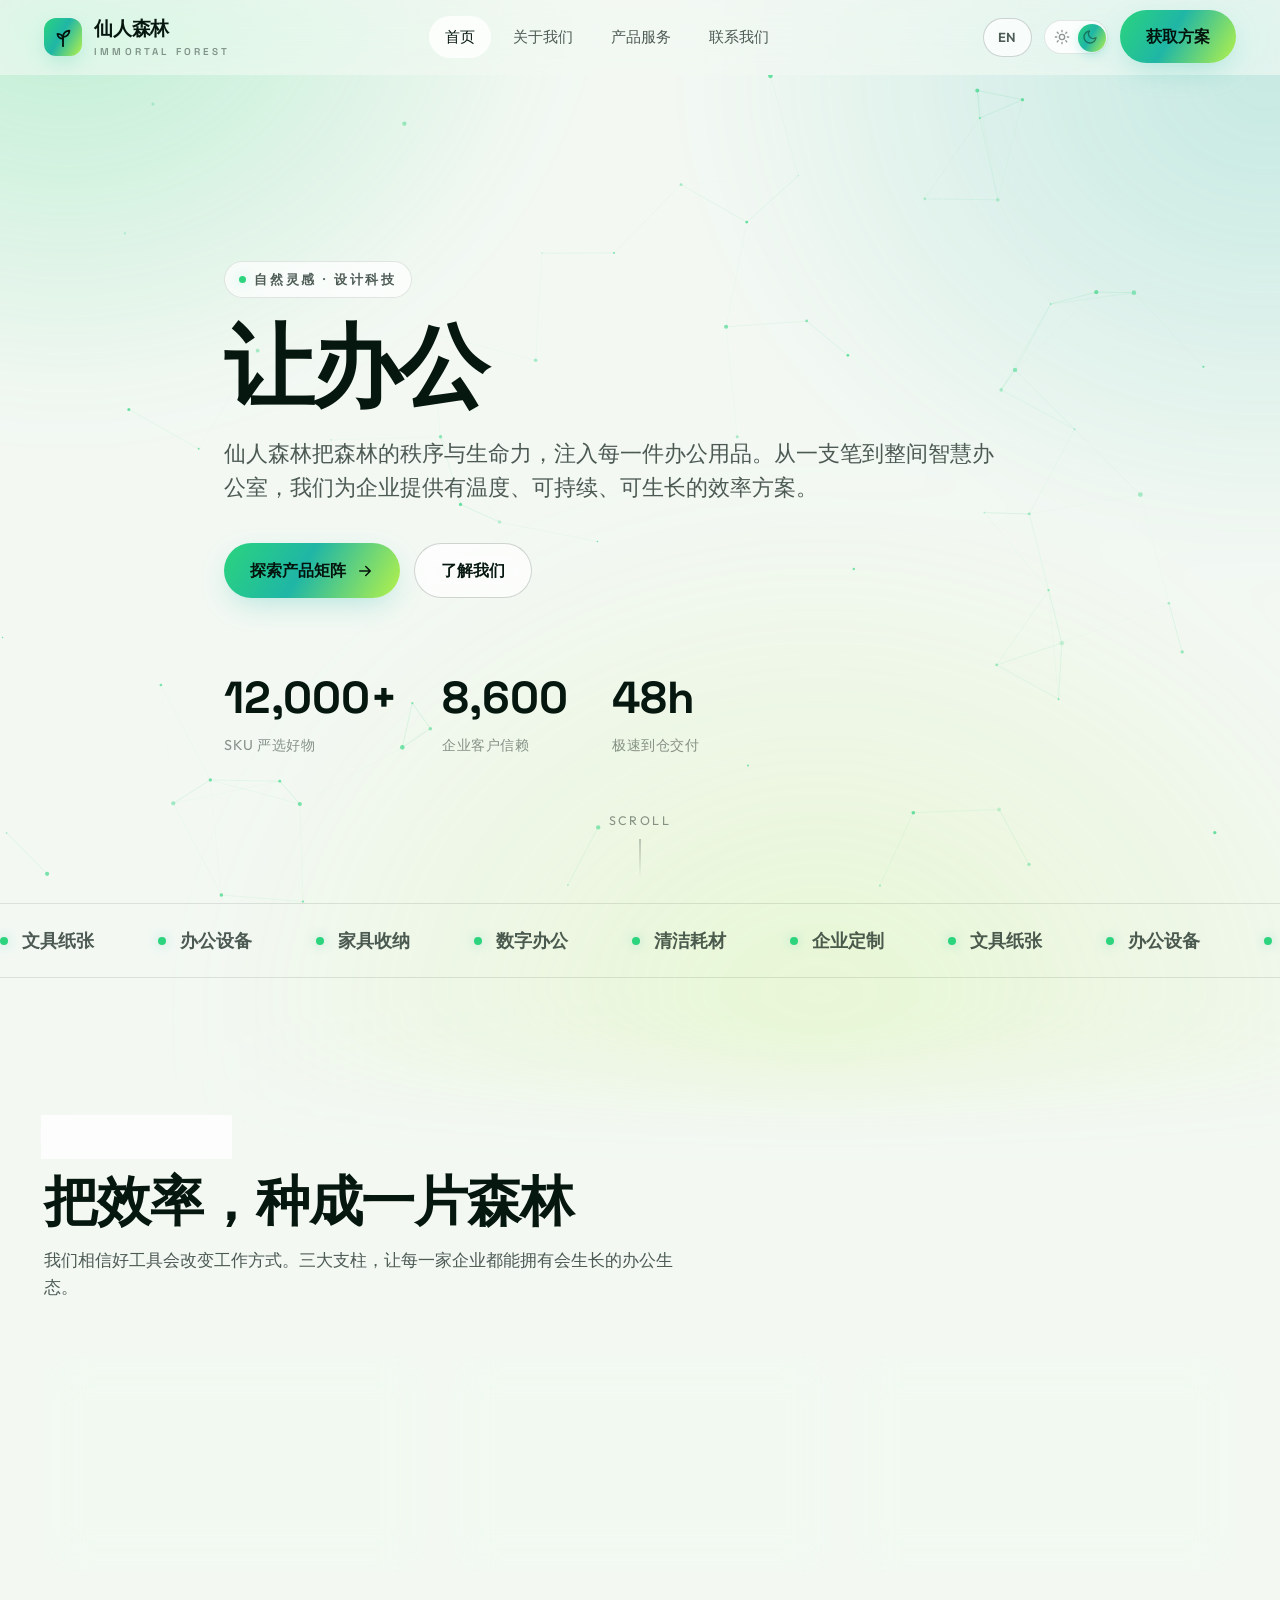
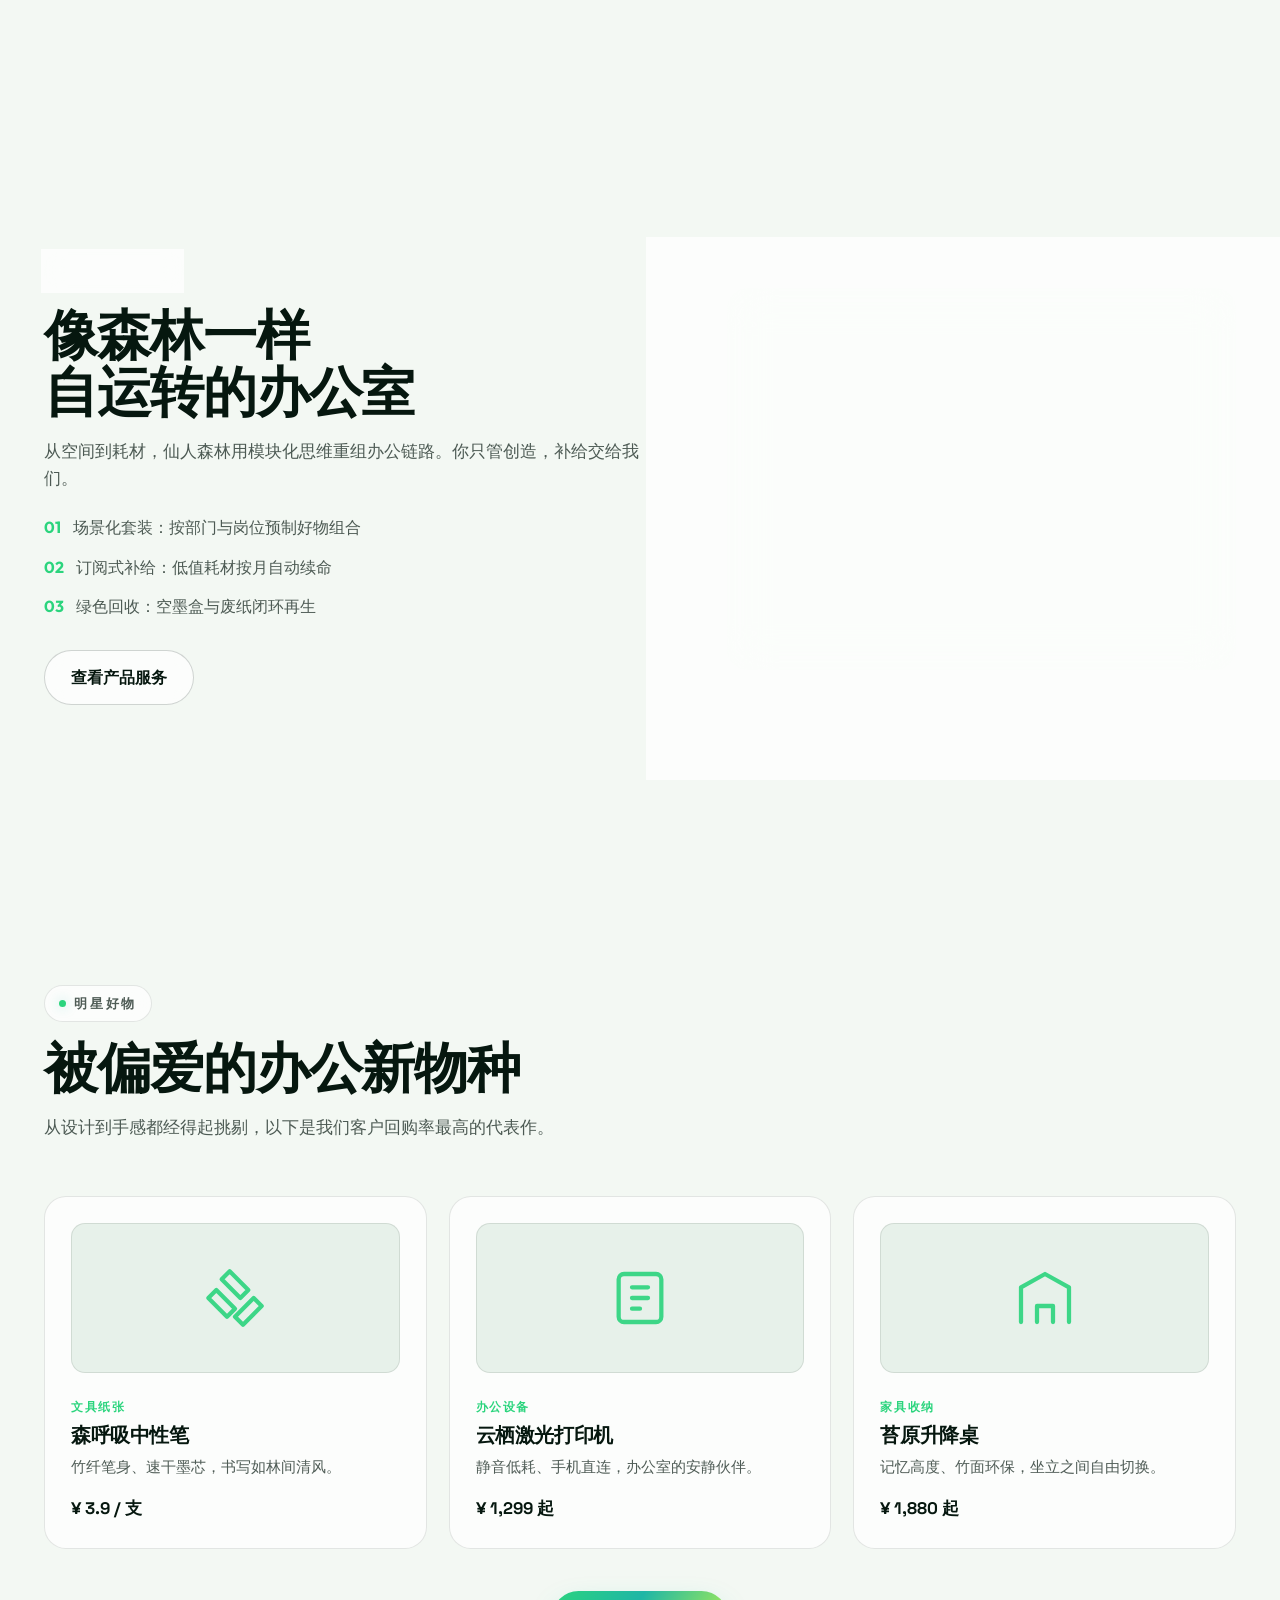
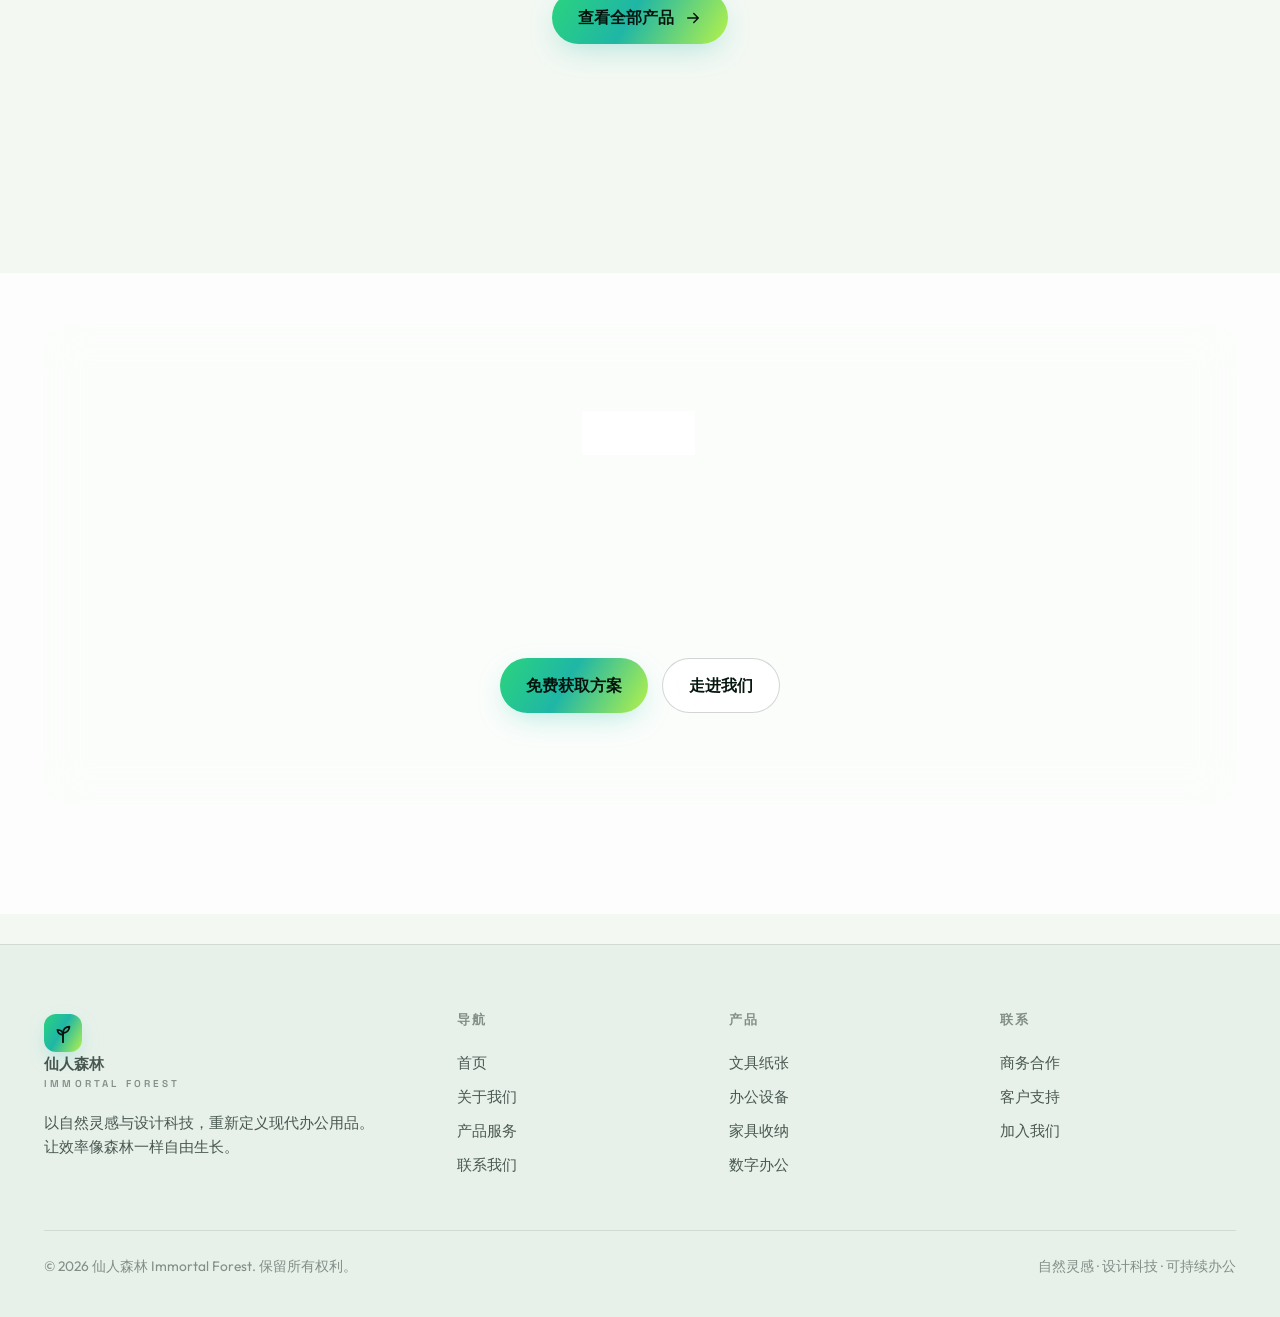
==== index.html @ d908c2bb "Initial: bilingual export site + Decap CMS" ====
<!DOCTYPE html>
<html lang="zh-CN" data-theme="dark">
<head>
  <meta charset="UTF-8" />
  <meta name="viewport" content="width=device-width, initial-scale=1.0" />
  <title>仙人森林 · 办公用品新物种 | Immortal Forest</title>
  <meta name="description" content="仙人森林 Immortal Forest —— 以自然灵感与设计科技，重新定义现代办公用品。文具、设备、家具、数字办公一站式解决方案。" />
  <link rel="preconnect" href="https://fonts.googleapis.com" />
  <link rel="preconnect" href="https://fonts.gstatic.com" crossorigin />
  <link href="https://fonts.googleapis.com/css2?family=Outfit:wght@400;500;600;700&family=Space+Grotesk:wght@500;600;700&display=swap" rel="stylesheet" />
  <link rel="stylesheet" href="assets/css/styles.css" />
</head>
<body data-page="home">

  <!-- NAV -->
  <header class="nav">
    <div class="container nav-inner">
      <a href="index.html" class="brand">
        <span class="brand-mark">
          <svg viewBox="0 0 24 24" fill="none" stroke="currentColor" stroke-width="2" stroke-linecap="round" stroke-linejoin="round"><path d="M12 22V12"/><path d="M12 12c0-4 3-7 7-7 0 4-3 7-7 7Z"/><path d="M12 14c0-3-2.5-5.5-6-5.5 0 3 2.5 5.5 6 5.5Z"/></svg>
        </span>
        <span>仙人森林<small>Immortal Forest</small></span>
      </a>
      <nav class="nav-links">
        <a href="index.html" data-page="home">首页</a>
        <a href="about.html" data-page="about">关于我们</a>
        <a href="products.html" data-page="products">产品服务</a>
        <a href="contact.html" data-page="contact">联系我们</a>
      </nav>
      <div class="nav-actions">
        <a href="en/index.html" class="lang-switch" data-magnetic>EN</a>
        <button class="theme-toggle" aria-label="切换主题">
          <svg class="ico sun" viewBox="0 0 24 24" fill="none" stroke="currentColor" stroke-width="2" stroke-linecap="round"><circle cx="12" cy="12" r="4"/><path d="M12 2v2M12 20v2M4.9 4.9l1.4 1.4M17.7 17.7l1.4 1.4M2 12h2M20 12h2M4.9 19.1l1.4-1.4M17.7 6.3l1.4-1.4"/></svg>
          <svg class="ico moon" viewBox="0 0 24 24" fill="none" stroke="currentColor" stroke-width="2" stroke-linecap="round" stroke-linejoin="round"><path d="M21 12.8A9 9 0 1 1 11.2 3a7 7 0 0 0 9.8 9.8Z"/></svg>
          <span class="knob"></span>
        </button>
        <a href="contact.html" class="btn btn-primary" data-magnetic>获取方案</a>
        <button class="nav-burger" aria-label="菜单"><svg viewBox="0 0 24 24" fill="none" stroke="currentColor" stroke-width="2" stroke-linecap="round"><path d="M4 7h16M4 12h16M4 17h16"/></svg></button>
      </div>
    </div>
  </header>

  <!-- HERO -->
  <section class="hero">
    <canvas id="hero-canvas"></canvas>
    <div class="container hero-inner">
      <span class="eyebrow reveal">自然灵感 · 设计科技</span>
      <h1 class="reveal" data-delay="1">让办公<span class="grad" data-rotate='["回归自然","高效生长","自由呼吸"]'>回归自然</span></h1>
      <p class="lead reveal" data-delay="2">仙人森林把森林的秩序与生命力，注入每一件办公用品。从一支笔到整间智慧办公室，我们为企业提供有温度、可持续、可生长的效率方案。</p>
      <div class="hero-cta reveal" data-delay="3">
        <a href="products.html" class="btn btn-primary" data-magnetic>探索产品矩阵
          <svg viewBox="0 0 24 24" fill="none" stroke="currentColor" stroke-width="2" stroke-linecap="round" stroke-linejoin="round"><path d="M5 12h14M13 6l6 6-6 6"/></svg>
        </a>
        <a href="about.html" class="btn btn-ghost" data-magnetic>了解我们</a>
      </div>
      <div class="hero-stats reveal" data-delay="4">
        <div class="stat"><div class="num">12,000+</div><div class="lbl">SKU 严选好物</div></div>
        <div class="stat"><div class="num">8,600</div><div class="lbl">企业客户信赖</div></div>
        <div class="stat"><div class="num">48h</div><div class="lbl">极速到仓交付</div></div>
      </div>
    </div>
    <div class="scroll-hint"><span>SCROLL</span><span class="line"></span></div>
  </section>

  <!-- MARQUEE -->
  <div class="marquee" aria-hidden="true">
    <div class="marquee-track">
      <span>文具纸张</span><span>办公设备</span><span>家具收纳</span><span>数字办公</span><span>清洁耗材</span><span>企业定制</span>
      <span>文具纸张</span><span>办公设备</span><span>家具收纳</span><span>数字办公</span><span>清洁耗材</span><span>企业定制</span>
    </div>
  </div>

  <!-- VALUE -->
  <section class="section">
    <div class="container">
      <div class="section-head reveal">
        <span class="eyebrow">为什么选择仙人森林</span>
        <h2 class="section-title">把效率，种成一片森林</h2>
        <p class="section-sub">我们相信好工具会改变工作方式。三大支柱，让每一家企业都能拥有会生长的办公生态。</p>
      </div>
      <div class="grid-3">
        <article class="feature glass reveal">
          <div class="ic"><svg viewBox="0 0 24 24" fill="none" stroke="currentColor" stroke-width="2" stroke-linecap="round" stroke-linejoin="round"><path d="M12 2 4 7v10l8 5 8-5V7Z"/><path d="m9 12 2 2 4-4"/></svg></div>
          <h3>严选品质</h3>
          <p>每件商品经 6 道品控，FSC 可持续认证优先，让好物经得起日复一日的使用。</p>
        </article>
        <article class="feature glass reveal" data-delay="1">
          <div class="ic"><svg viewBox="0 0 24 24" fill="none" stroke="currentColor" stroke-width="2" stroke-linecap="round" stroke-linejoin="round"><path d="M13 2 3 14h7l-1 8 10-12h-7Z"/></svg></div>
          <h3>极速交付</h3>
          <p>全国 26 仓智能调度，核心城市 48 小时到仓，一键补货让断档成为过去式。</p>
        </article>
        <article class="feature glass reveal" data-delay="2">
          <div class="ic"><svg viewBox="0 0 24 24" fill="none" stroke="currentColor" stroke-width="2" stroke-linecap="round" stroke-linejoin="round"><path d="M3 3v18h18"/><path d="m7 14 4-4 3 3 5-6"/></svg></div>
          <h3>数据洞察</h3>
          <p>企业采购后台实时看板，用量预测与预算管控，让每一次采购都更聪明。</p>
        </article>
      </div>
    </div>
  </section>

  <!-- SPLIT -->
  <section class="section">
    <div class="container split">
      <div class="reveal">
        <span class="eyebrow">我们的方法论</span>
        <h2 class="section-title">像森林一样<br/>自运转的办公室</h2>
        <p class="section-sub">从空间到耗材，仙人森林用模块化思维重组办公链路。你只管创造，补给交给我们。</p>
        <ul style="margin-top:24px; display:grid; gap:14px;">
          <li style="display:flex; gap:12px; align-items:flex-start;"><span style="color:var(--emerald); font-weight:700;">01</span><span style="color:var(--text-soft)">场景化套装：按部门与岗位预制好物组合</span></li>
          <li style="display:flex; gap:12px; align-items:flex-start;"><span style="color:var(--emerald); font-weight:700;">02</span><span style="color:var(--text-soft)">订阅式补给：低值耗材按月自动续命</span></li>
          <li style="display:flex; gap:12px; align-items:flex-start;"><span style="color:var(--emerald); font-weight:700;">03</span><span style="color:var(--text-soft)">绿色回收：空墨盒与废纸闭环再生</span></li>
        </ul>
        <a href="products.html" class="btn btn-ghost" data-magnetic style="margin-top:30px;">查看产品服务</a>
      </div>
      <div class="visual-card glass reveal" data-delay="1">
        <span class="ring" style="width:78%; height:78%;"></span>
        <span class="ring" style="width:54%; height:54%;"></span>
        <span class="ring" style="width:30%; height:30%;"></span>
        <span class="orbit" style="width:18px; height:18px; top:11%; left:50%; animation: orbitSpin 9s linear infinite;"></span>
        <span class="orbit" style="width:12px; height:12px; top:50%; left:11%; animation: orbitSpin2 14s linear infinite;"></span>
        <span style="font-family:var(--font-display); font-weight:700; font-size:1.4rem; z-index:2;">生态 · 生长 · 循环</span>
      </div>
    </div>
    <style>@keyframes orbitSpin{to{transform:rotate(360deg) translateX(120px) rotate(-360deg)}}@keyframes orbitSpin2{to{transform:rotate(360deg) translateY(90px) rotate(-360deg)}}</style>
  </section>

  <!-- FEATURED PRODUCTS -->
  <section class="section">
    <div class="container">
      <div class="section-head reveal">
        <span class="eyebrow">明星好物</span>
        <h2 class="section-title">被偏爱的办公新物种</h2>
        <p class="section-sub">从设计到手感都经得起挑剔，以下是我们客户回购率最高的代表作。</p>
      </div>
      <div class="prod-grid">
        <article class="prod spotlight reveal">
          <div class="thumb"><svg viewBox="0 0 24 24" fill="none" stroke="currentColor" stroke-width="1.6" stroke-linecap="round" stroke-linejoin="round"><path d="M12 19l7-7 3 3-7 7-3-3Z"/><path d="m2 12 3-3 7 7-3 3-7-7Z"/><path d="m7 5 3-3 7 7-3 3-7-7Z"/></svg></div>
          <span class="tag">文具纸张</span>
          <h3>森呼吸中性笔</h3>
          <p>竹纤笔身、速干墨芯，书写如林间清风。</p>
          <div class="price">¥ 3.9 / 支</div>
        </article>
        <article class="prod spotlight reveal" data-delay="1">
          <div class="thumb"><svg viewBox="0 0 24 24" fill="none" stroke="currentColor" stroke-width="1.6" stroke-linecap="round" stroke-linejoin="round"><rect x="4" y="3" width="16" height="18" rx="2"/><path d="M9 8h6M9 12h6M9 16h3"/></svg></div>
          <span class="tag">办公设备</span>
          <h3>云栖激光打印机</h3>
          <p>静音低耗、手机直连，办公室的安静伙伴。</p>
          <div class="price">¥ 1,299 起</div>
        </article>
        <article class="prod spotlight reveal" data-delay="2">
          <div class="thumb"><svg viewBox="0 0 24 24" fill="none" stroke="currentColor" stroke-width="1.6" stroke-linecap="round" stroke-linejoin="round"><path d="M3 21V8l9-5 9 5v13"/><path d="M9 21v-6h6v6"/></svg></div>
          <span class="tag">家具收纳</span>
          <h3>苔原升降桌</h3>
          <p>记忆高度、竹面环保，坐立之间自由切换。</p>
          <div class="price">¥ 1,880 起</div>
        </article>
      </div>
      <div style="text-align:center; margin-top:42px;" class="reveal">
        <a href="products.html" class="btn btn-primary" data-magnetic>查看全部产品
          <svg viewBox="0 0 24 24" fill="none" stroke="currentColor" stroke-width="2" stroke-linecap="round" stroke-linejoin="round"><path d="M5 12h14M13 6l6 6-6 6"/></svg>
        </a>
      </div>
    </div>
  </section>

  <!-- CTA BAND -->
  <section class="section">
    <div class="container">
      <div class="cta-band glass reveal">
        <span class="eyebrow">开启合作</span>
        <h2>让仙人森林，<br/>长进你的办公室</h2>
        <p>告诉我们团队规模与场景，专属顾问将在 1 个工作日内，为你定制一份可落地的办公补给方案。</p>
        <div class="btn-row">
          <a href="contact.html" class="btn btn-primary" data-magnetic>免费获取方案</a>
          <a href="about.html" class="btn btn-ghost" data-magnetic>走进我们</a>
        </div>
      </div>
    </div>
  </section>

  <!-- FOOTER -->
  <footer class="footer">
    <div class="container">
      <div class="footer-grid">
        <div>
          <a href="index.html" class="brand">
            <span class="brand-mark"><svg viewBox="0 0 24 24" fill="none" stroke="currentColor" stroke-width="2" stroke-linecap="round" stroke-linejoin="round"><path d="M12 22V12"/><path d="M12 12c0-4 3-7 7-7 0 4-3 7-7 7Z"/><path d="M12 14c0-3-2.5-5.5-6-5.5 0 3 2.5 5.5 6 5.5Z"/></svg></span>
            <span>仙人森林<small>Immortal Forest</small></span>
          </a>
          <p class="desc">以自然灵感与设计科技，重新定义现代办公用品。让效率像森林一样自由生长。</p>
        </div>
        <div>
          <h5>导航</h5>
          <a href="index.html">首页</a><a href="about.html">关于我们</a><a href="products.html">产品服务</a><a href="contact.html">联系我们</a>
        </div>
        <div>
          <h5>产品</h5>
          <a href="products.html">文具纸张</a><a href="products.html">办公设备</a><a href="products.html">家具收纳</a><a href="products.html">数字办公</a>
        </div>
        <div>
          <h5>联系</h5>
          <a href="contact.html">商务合作</a><a href="contact.html">客户支持</a><a href="contact.html">加入我们</a>
        </div>
      </div>
      <div class="footer-bottom">
        <span>© 2026 仙人森林 Immortal Forest. 保留所有权利。</span>
        <span>自然灵感 · 设计科技 · 可持续办公</span>
      </div>
    </div>
  </footer>

  <script src="assets/js/main.js"></script>
</body>
</html>
---- assets/css/styles.css ----
/* =========================================================
   仙人森林 · IMMORTAL FOREST
   Premium corporate site — design system
   ========================================================= */

/* ---------- Reset ---------- */
*, *::before, *::after { box-sizing: border-box; margin: 0; padding: 0; }
html { -webkit-text-size-adjust: 100%; scroll-behavior: smooth; }
@media (prefers-reduced-motion: reduce) {
  html { scroll-behavior: auto; }
  *, *::before, *::after { animation-duration: .001ms !important; animation-iteration-count: 1 !important; transition-duration: .001ms !important; }
}

/* ---------- Theme tokens ---------- */
:root {
  --font-display: "Space Grotesk", "Outfit", system-ui, -apple-system, "Segoe UI", "PingFang SC", "Microsoft YaHei", sans-serif;
  --font-body: "Outfit", system-ui, -apple-system, "Segoe UI", "PingFang SC", "Microsoft YaHei", sans-serif;

  --maxw: 1240px;
  --radius: 22px;
  --radius-sm: 14px;
  --ease: cubic-bezier(0.16, 1, 0.3, 1);

  /* brand accents (shared) */
  --emerald: #2bd47d;
  --emerald-bright: #4dffa6;
  --teal: #1fb6a6;
  --lime: #b6f24a;
  --accent-grad: linear-gradient(120deg, #2bd47d 0%, #1fb6a6 45%, #b6f24a 100%);
}

/* DARK (default) — forest night */
html[data-theme="dark"] {
  --bg: #04100b;
  --bg-2: #071a12;
  --surface: rgba(255,255,255,0.04);
  --surface-2: rgba(255,255,255,0.06);
  --border: rgba(255,255,255,0.10);
  --border-strong: rgba(255,255,255,0.18);
  --text: #eafff4;
  --text-soft: rgba(234,255,244,0.72);
  --text-dim: rgba(234,255,244,0.45);
  --glow: rgba(43,212,125,0.45);
  --aurora-1: rgba(43,212,125,0.22);
  --aurora-2: rgba(31,182,166,0.18);
  --aurora-3: rgba(182,242,74,0.12);
  --nav-bg: rgba(4,16,11,0.55);
  --shadow: 0 30px 80px -20px rgba(0,0,0,0.7);
  color-scheme: dark;
}

/* LIGHT — paper & moss */
html[data-theme="light"] {
  --bg: #f3f8f3;
  --bg-2: #e7f1ea;
  --surface: rgba(255,255,255,0.7);
  --surface-2: rgba(255,255,255,0.85);
  --border: rgba(7,26,18,0.10);
  --border-strong: rgba(7,26,18,0.18);
  --text: #06170f;
  --text-soft: rgba(6,23,15,0.70);
  --text-dim: rgba(6,23,15,0.45);
  --glow: rgba(31,182,166,0.35);
  --aurora-1: rgba(43,212,125,0.28);
  --aurora-2: rgba(31,182,166,0.22);
  --aurora-3: rgba(182,242,74,0.18);
  --nav-bg: rgba(243,248,243,0.65);
  --shadow: 0 30px 70px -25px rgba(7,26,18,0.25);
  color-scheme: light;
}

body {
  font-family: var(--font-body);
  background: var(--bg);
  color: var(--text);
  line-height: 1.6;
  overflow-x: hidden;
  transition: background .5s var(--ease), color .5s var(--ease);
  -webkit-font-smoothing: antialiased;
}

/* ambient aurora backdrop */
body::before {
  content: "";
  position: fixed;
  inset: -20%;
  z-index: -2;
  background:
    radial-gradient(40% 50% at 18% 12%, var(--aurora-1), transparent 70%),
    radial-gradient(45% 55% at 85% 20%, var(--aurora-2), transparent 70%),
    radial-gradient(50% 60% at 60% 95%, var(--aurora-3), transparent 70%);
  filter: blur(40px);
  animation: auroraDrift 22s var(--ease) infinite alternate;
  pointer-events: none;
}
@keyframes auroraDrift {
  0%   { transform: translate3d(0,0,0) scale(1); }
  100% { transform: translate3d(-4%, 3%, 0) scale(1.12); }
}

a { color: inherit; text-decoration: none; }
img, svg, canvas { display: block; max-width: 100%; }
button { font: inherit; cursor: pointer; border: none; background: none; color: inherit; }
ul { list-style: none; }

/* ---------- Layout ---------- */
.container { width: 100%; max-width: var(--maxw); margin-inline: auto; padding-inline: 24px; }
.section { position: relative; padding: clamp(72px, 11vw, 140px) 0; }
.section-head { max-width: 720px; margin-bottom: 56px; }
.eyebrow {
  display: inline-flex; align-items: center; gap: 8px;
  font-size: .8rem; letter-spacing: .22em; text-transform: uppercase;
  color: var(--text-soft); font-weight: 600;
  padding: 7px 14px; border: 1px solid var(--border); border-radius: 100px;
  background: var(--surface); backdrop-filter: blur(10px);
}
.eyebrow::before { content:""; width:7px; height:7px; border-radius:50%; background: var(--emerald); box-shadow: 0 0 12px var(--glow); }
h1, h2, h3, h4 { font-family: var(--font-display); font-weight: 700; line-height: 1.05; letter-spacing: -0.02em; }
.section-title { font-size: clamp(2rem, 5vw, 3.4rem); margin: 18px 0 16px; }
.section-sub { color: var(--text-soft); font-size: 1.06rem; max-width: 60ch; }

/* ---------- Buttons ---------- */
.btn {
  position: relative; display: inline-flex; align-items: center; gap: 10px;
  padding: 14px 26px; border-radius: 100px; font-weight: 600; font-size: .98rem;
  transition: transform .35s var(--ease), box-shadow .35s var(--ease), background .35s var(--ease);
  will-change: transform;
}
.btn svg { width: 18px; height: 18px; }
.btn-primary {
  background: var(--accent-grad); color: #04130c;
  box-shadow: 0 10px 30px -8px var(--glow);
}
.btn-primary:hover { box-shadow: 0 16px 44px -8px var(--glow); }
.btn-ghost { border: 1px solid var(--border-strong); background: var(--surface); color: var(--text); backdrop-filter: blur(10px); }
.btn-ghost:hover { border-color: var(--emerald); }

/* ---------- Glass card ---------- */
.glass {
  background: var(--surface);
  border: 1px solid var(--border);
  border-radius: var(--radius);
  backdrop-filter: blur(22px) saturate(160%);
  box-shadow: var(--shadow), inset 0 1px 0 rgba(255,255,255,0.08);
}

/* ---------- Nav ---------- */
.nav {
  position: sticky; top: 0; z-index: 50;
  background: var(--nav-bg);
  backdrop-filter: blur(18px) saturate(160%);
  border-bottom: 1px solid transparent;
  transition: border-color .4s var(--ease), background .4s var(--ease);
}
.nav.scrolled { border-bottom-color: var(--border); }
.nav-inner { display: flex; align-items: center; justify-content: space-between; height: 74px; }
.brand { display: flex; align-items: center; gap: 12px; font-family: var(--font-display); font-weight: 700; font-size: 1.18rem; letter-spacing: -0.01em; }
.brand-mark {
  width: 38px; height: 38px; border-radius: 12px; flex: none;
  background: var(--accent-grad); display: grid; place-items: center;
  box-shadow: 0 8px 22px -6px var(--glow);
}
.brand-mark svg { width: 22px; height: 22px; color: #04130c; }
.brand small { display:block; font-size:.62rem; letter-spacing:.32em; color: var(--text-dim); font-weight:600; text-transform:uppercase; }

.nav-links { display: flex; align-items: center; gap: 6px; }
.nav-links a {
  padding: 9px 16px; border-radius: 100px; font-size: .95rem; font-weight: 500; color: var(--text-soft);
  transition: color .3s, background .3s;
}
.nav-links a:hover { color: var(--text); background: var(--surface); }
.nav-links a.active { color: var(--text); background: var(--surface-2); }

.nav-actions { display: flex; align-items: center; gap: 12px; }

/* language switch */
.lang-switch {
  display: inline-flex; align-items: center; padding: 8px 14px; border-radius: 100px;
  border: 1px solid var(--border-strong); background: var(--surface); color: var(--text-soft);
  font-weight: 600; font-size: .82rem; letter-spacing: .04em;
  transition: color .3s var(--ease), border-color .3s var(--ease);
}
.lang-switch:hover { color: var(--text); border-color: var(--emerald); }

/* product export spec line */
.prod .spec { margin-top: 10px; font-size: .82rem; color: var(--text-dim); line-height: 1.5; }
.prod .spec b { color: var(--emerald); font-weight: 600; }

/* contact channels (WhatsApp / Messenger) */
.chan-row { display: flex; flex-wrap: wrap; gap: 12px; margin-bottom: 10px; }
.chan {
  display: inline-flex; align-items: center; gap: 9px; padding: 12px 18px; border-radius: 100px;
  border: 1px solid var(--border-strong); background: var(--surface); color: var(--text);
  font-weight: 600; font-size: .92rem; transition: border-color .3s var(--ease), transform .3s var(--ease);
}
.chan:hover { border-color: var(--emerald); }
.chan svg { width: 20px; height: 20px; color: var(--emerald); }

/* theme toggle */
.theme-toggle {
  position: relative; width: 64px; height: 34px; border-radius: 100px;
  background: var(--surface-2); border: 1px solid var(--border); padding: 4px;
  display: flex; align-items: center; justify-content: space-between;
}
.theme-toggle .knob {
  position: absolute; top: 3px; left: 3px; width: 28px; height: 28px; border-radius: 50%;
  background: var(--accent-grad); transition: transform .4s var(--ease);
  box-shadow: 0 4px 12px -2px var(--glow);
}
html[data-theme="light"] .theme-toggle .knob { transform: translateX(30px); }
.theme-toggle .ico { width: 16px; height: 16px; color: var(--text-dim); z-index:1; }
.theme-toggle .ico.sun { margin-left: 5px; }
.theme-toggle .ico.moon { margin-right: 5px; }

.nav-burger { display: none; width: 44px; height: 44px; border-radius: 12px; border: 1px solid var(--border); background: var(--surface); place-items: center; }
.nav-burger svg { width: 22px; height: 22px; }

/* ---------- Hero ---------- */
.hero { position: relative; min-height: 92vh; display: flex; align-items: center; padding-top: 40px; overflow: hidden; }
#hero-canvas { position: absolute; inset: 0; z-index: 0; width: 100%; height: 100%; }
.hero-inner { position: relative; z-index: 2; max-width: 880px; }
.hero h1 {
  font-size: clamp(2.7rem, 7vw, 5.6rem); letter-spacing: -0.03em; margin: 22px 0 22px;
}
.hero h1 .grad {
  background: var(--accent-grad); -webkit-background-clip: text; background-clip: text; color: transparent;
}
.hero p.lead { font-size: clamp(1.05rem, 2vw, 1.35rem); color: var(--text-soft); max-width: 56ch; }
.hero-cta { display: flex; flex-wrap: wrap; gap: 14px; margin-top: 38px; }
.hero-stats { display: flex; gap: 44px; margin-top: 64px; flex-wrap: wrap; }
.hero-stats .stat .num { font-family: var(--font-display); font-size: clamp(1.8rem,4vw,2.8rem); font-weight: 700; }
.hero-stats .stat .lbl { color: var(--text-dim); font-size: .9rem; letter-spacing: .04em; }
.scroll-hint { position:absolute; bottom: 26px; left: 50%; transform: translateX(-50%); z-index:2; color: var(--text-dim); font-size:.78rem; letter-spacing:.2em; text-transform:uppercase; display:flex; flex-direction:column; align-items:center; gap:8px;}
.scroll-hint .line { width:1px; height:38px; background: linear-gradient(var(--text-dim), transparent); animation: scrollPulse 2s var(--ease) infinite; }
@keyframes scrollPulse { 0%,100%{opacity:.3; transform:scaleY(.6)} 50%{opacity:1; transform:scaleY(1)} }

/* marquee */
.marquee { border-block: 1px solid var(--border); padding: 22px 0; overflow: hidden; }
.marquee-track { display: flex; gap: 64px; width: max-content; animation: marquee 28s linear infinite; }
.marquee-track span { font-family: var(--font-display); font-size: 1.15rem; font-weight:600; color: var(--text-soft); display:flex; align-items:center; gap:14px; white-space:nowrap;}
.marquee-track span::before{ content:""; width:8px; height:8px; border-radius:50%; background:var(--emerald); box-shadow:0 0 12px var(--glow);}
@keyframes marquee { to { transform: translateX(-50%); } }

/* ---------- Feature grid ---------- */
.grid-3 { display: grid; grid-template-columns: repeat(3, 1fr); gap: 22px; }
.grid-2 { display: grid; grid-template-columns: repeat(2, 1fr); gap: 22px; }
.feature {
  padding: 30px; position: relative; overflow: hidden;
  transition: transform .5s var(--ease), border-color .5s var(--ease);
}
.feature::after {
  content:""; position:absolute; inset:0; border-radius:inherit; padding:1px;
  background: linear-gradient(140deg, var(--emerald), transparent 40%);
  -webkit-mask: linear-gradient(#000 0 0) content-box, linear-gradient(#000 0 0);
  -webkit-mask-composite: xor; mask-composite: exclude; opacity:0; transition:opacity .5s var(--ease);
}
.feature:hover { transform: translateY(-6px); }
.feature:hover::after { opacity: 1; }
.feature .ic {
  width: 52px; height: 52px; border-radius: 14px; display: grid; place-items: center;
  background: var(--surface-2); border: 1px solid var(--border); margin-bottom: 20px; color: var(--emerald);
}
.feature .ic svg { width: 26px; height: 26px; }
.feature h3 { font-size: 1.3rem; margin-bottom: 10px; }
.feature p { color: var(--text-soft); font-size: .98rem; }

/* ---------- Split feature ---------- */
.split { display: grid; grid-template-columns: 1.1fr .9fr; gap: 60px; align-items: center; }
.split.reverse { direction: rtl; } .split.reverse > * { direction: ltr; }
.visual-card { aspect-ratio: 4/3; position: relative; overflow: hidden; display:grid; place-items:center; }
.visual-card .ring { position:absolute; border:1px solid var(--border); border-radius:50%; }
.visual-card .orbit { position:absolute; border-radius:50%; background: var(--accent-grad); box-shadow:0 0 30px var(--glow); }

/* ---------- Timeline ---------- */
.timeline { position: relative; padding-left: 30px; }
.timeline::before { content:""; position:absolute; left:7px; top:6px; bottom:6px; width:2px; background: linear-gradient(var(--emerald), transparent); }
.tl-item { position: relative; padding-bottom: 38px; }
.tl-item::before { content:""; position:absolute; left:-30px; top:4px; width:16px; height:16px; border-radius:50%; background: var(--bg); border:3px solid var(--emerald); box-shadow:0 0 14px var(--glow); }
.tl-item .yr { font-family: var(--font-display); font-weight:700; color: var(--emerald); font-size:1.05rem; }
.tl-item h4 { font-size:1.15rem; margin:4px 0 6px; }
.tl-item p { color: var(--text-soft); font-size:.96rem; }

/* ---------- Products ---------- */
.filter-bar { display:flex; flex-wrap:wrap; gap:10px; margin-bottom: 36px; }
.filter {
  padding: 10px 20px; border-radius: 100px; border: 1px solid var(--border);
  background: var(--surface); color: var(--text-soft); font-weight: 500; font-size: .92rem;
  transition: all .3s var(--ease);
}
.filter:hover { color: var(--text); border-color: var(--border-strong); }
.filter.active { background: var(--accent-grad); color:#04130c; border-color: transparent; box-shadow: 0 8px 22px -8px var(--glow); }

.prod-grid { display:grid; grid-template-columns: repeat(3, 1fr); gap: 22px; }
.prod {
  position: relative; padding: 26px; border-radius: var(--radius); overflow: hidden;
  background: var(--surface); border: 1px solid var(--border);
  transition: transform .5s var(--ease), box-shadow .5s var(--ease);
  transform-style: preserve-3d;
}
.prod:hover { box-shadow: var(--shadow); }
.prod .thumb { height: 150px; border-radius: var(--radius-sm); margin-bottom: 20px; position: relative; overflow:hidden; display:grid; place-items:center; background: var(--bg-2); border:1px solid var(--border); }
.prod .thumb svg { width: 64px; height: 64px; color: var(--emerald); opacity:.9; }
.prod .tag { font-size:.72rem; letter-spacing:.14em; text-transform:uppercase; color: var(--emerald); font-weight:600; }
.prod h3 { font-size:1.22rem; margin:8px 0 8px; }
.prod p { color: var(--text-soft); font-size:.93rem; }
.prod .price { margin-top:16px; font-family:var(--font-display); font-weight:700; font-size:1.05rem; }
.prod.hide { display:none; }

/* spotlight */
.spotlight { position: relative; }
.spotlight::before {
  content:""; position:absolute; inset:0; border-radius:inherit; opacity:0; transition:opacity .4s;
  background: radial-gradient(420px circle at var(--mx,50%) var(--my,50%), rgba(43,212,125,0.16), transparent 60%);
  pointer-events:none;
}
.spotlight:hover::before { opacity:1; }

/* ---------- CTA band ---------- */
.cta-band { text-align:center; padding: clamp(56px,8vw,90px) 32px; position:relative; overflow:hidden; }
.cta-band h2 { font-size: clamp(2rem,5vw,3.2rem); margin-bottom:16px; }
.cta-band p { color: var(--text-soft); max-width: 52ch; margin: 0 auto 32px; }
.cta-band .btn-row { display:flex; gap:14px; justify-content:center; flex-wrap:wrap; }

/* ---------- Contact ---------- */
.contact-grid { display:grid; grid-template-columns: 1fr 1fr; gap: 48px; align-items:start; }
.form-field { margin-bottom: 20px; }
.form-field label { display:block; font-size:.9rem; font-weight:600; margin-bottom:8px; color: var(--text-soft); }
.form-field input, .form-field textarea, .form-field select {
  width:100%; padding: 14px 16px; border-radius: var(--radius-sm);
  background: var(--surface); border: 1px solid var(--border); color: var(--text);
  font: inherit; transition: border-color .3s, box-shadow .3s;
}
.form-field input:focus, .form-field textarea:focus, .form-field select:focus {
  outline:none; border-color: var(--emerald); box-shadow: 0 0 0 4px var(--glow);
}
.form-field textarea { min-height: 130px; resize: vertical; }
.form-field .err { color: #ff6b6b; font-size:.82rem; margin-top:6px; display:none; }
.form-field.invalid .err { display:block; }
.form-field.invalid input, .form-field.invalid textarea { border-color:#ff6b6b; }

.form-status { margin-top:14px; font-size:.92rem; font-weight:600; }
.form-status.ok { color: var(--emerald); }
.form-status.bad { color:#ff6b6b; }

.info-row { display:flex; gap:14px; padding: 18px 0; border-bottom:1px solid var(--border); }
.info-row:last-child { border-bottom:none; }
.info-row .ic { width:44px; height:44px; flex:none; border-radius:12px; background:var(--surface-2); border:1px solid var(--border); display:grid; place-items:center; color:var(--emerald); }
.info-row .ic svg { width:22px; height:22px; }
.info-row .k { font-size:.8rem; color:var(--text-dim); letter-spacing:.06em; text-transform:uppercase; }
.info-row .v { font-weight:600; }

/* FAQ */
.faq-item { border:1px solid var(--border); border-radius: var(--radius-sm); margin-bottom:12px; overflow:hidden; background: var(--surface); }
.faq-q { width:100%; text-align:left; padding:18px 22px; display:flex; justify-content:space-between; align-items:center; gap:16px; font-weight:600; font-size:1rem; }
.faq-q .plus { width:22px; height:22px; flex:none; color:var(--emerald); transition: transform .35s var(--ease); }
.faq-item.open .faq-q .plus { transform: rotate(45deg); }
.faq-a { max-height:0; overflow:hidden; transition: max-height .45s var(--ease); }
.faq-a p { padding: 0 22px 20px; color: var(--text-soft); }

/* ---------- Footer ---------- */
.footer { border-top:1px solid var(--border); padding: 64px 0 40px; background: var(--bg-2); }
.footer-grid { display:grid; grid-template-columns: 1.6fr 1fr 1fr 1fr; gap: 36px; }
.footer h5 { font-family:var(--font-display); font-size:.82rem; letter-spacing:.14em; text-transform:uppercase; color:var(--text-dim); margin-bottom:16px; }
.footer a { display:block; color: var(--text-soft); padding:5px 0; font-size:.94rem; transition: color .3s; }
.footer a:hover { color: var(--emerald); }
.footer .desc { color: var(--text-soft); font-size:.94rem; max-width: 34ch; margin-top:14px; }
.footer-bottom { display:flex; justify-content:space-between; align-items:center; flex-wrap:wrap; gap:16px; margin-top:48px; padding-top:24px; border-top:1px solid var(--border); color: var(--text-dim); font-size:.86rem; }

/* ---------- Reveal animation ---------- */
.reveal { opacity:0; transform: translateY(28px); transition: opacity .8s var(--ease), transform .8s var(--ease); }
.reveal.in { opacity:1; transform:none; }
.reveal[data-delay="1"]{ transition-delay:.08s; }
.reveal[data-delay="2"]{ transition-delay:.16s; }
.reveal[data-delay="3"]{ transition-delay:.24s; }
.reveal[data-delay="4"]{ transition-delay:.32s; }

/* ---------- Responsive ---------- */
@media (max-width: 980px) {
  .grid-3, .prod-grid { grid-template-columns: repeat(2, 1fr); }
  .split, .contact-grid { grid-template-columns: 1fr; gap: 36px; }
  .footer-grid { grid-template-columns: 1fr 1fr; }
}
@media (max-width: 760px) {
  .nav-links, .nav-actions .btn { display: none; }
  .nav-burger { display: grid; }
  .nav.menu-open .nav-links {
    display: flex; flex-direction: column; align-items: stretch; gap:4px;
    position: absolute; top: 74px; left: 0; right: 0; padding: 16px 24px 24px;
    background: var(--nav-bg); backdrop-filter: blur(20px); border-bottom:1px solid var(--border);
  }
  .nav.menu-open .nav-links a { padding: 14px 16px; }
  .grid-3, .prod-grid, .grid-2 { grid-template-columns: 1fr; }
  .footer-grid { grid-template-columns: 1fr; }
  .hero-stats { gap: 28px; }
}
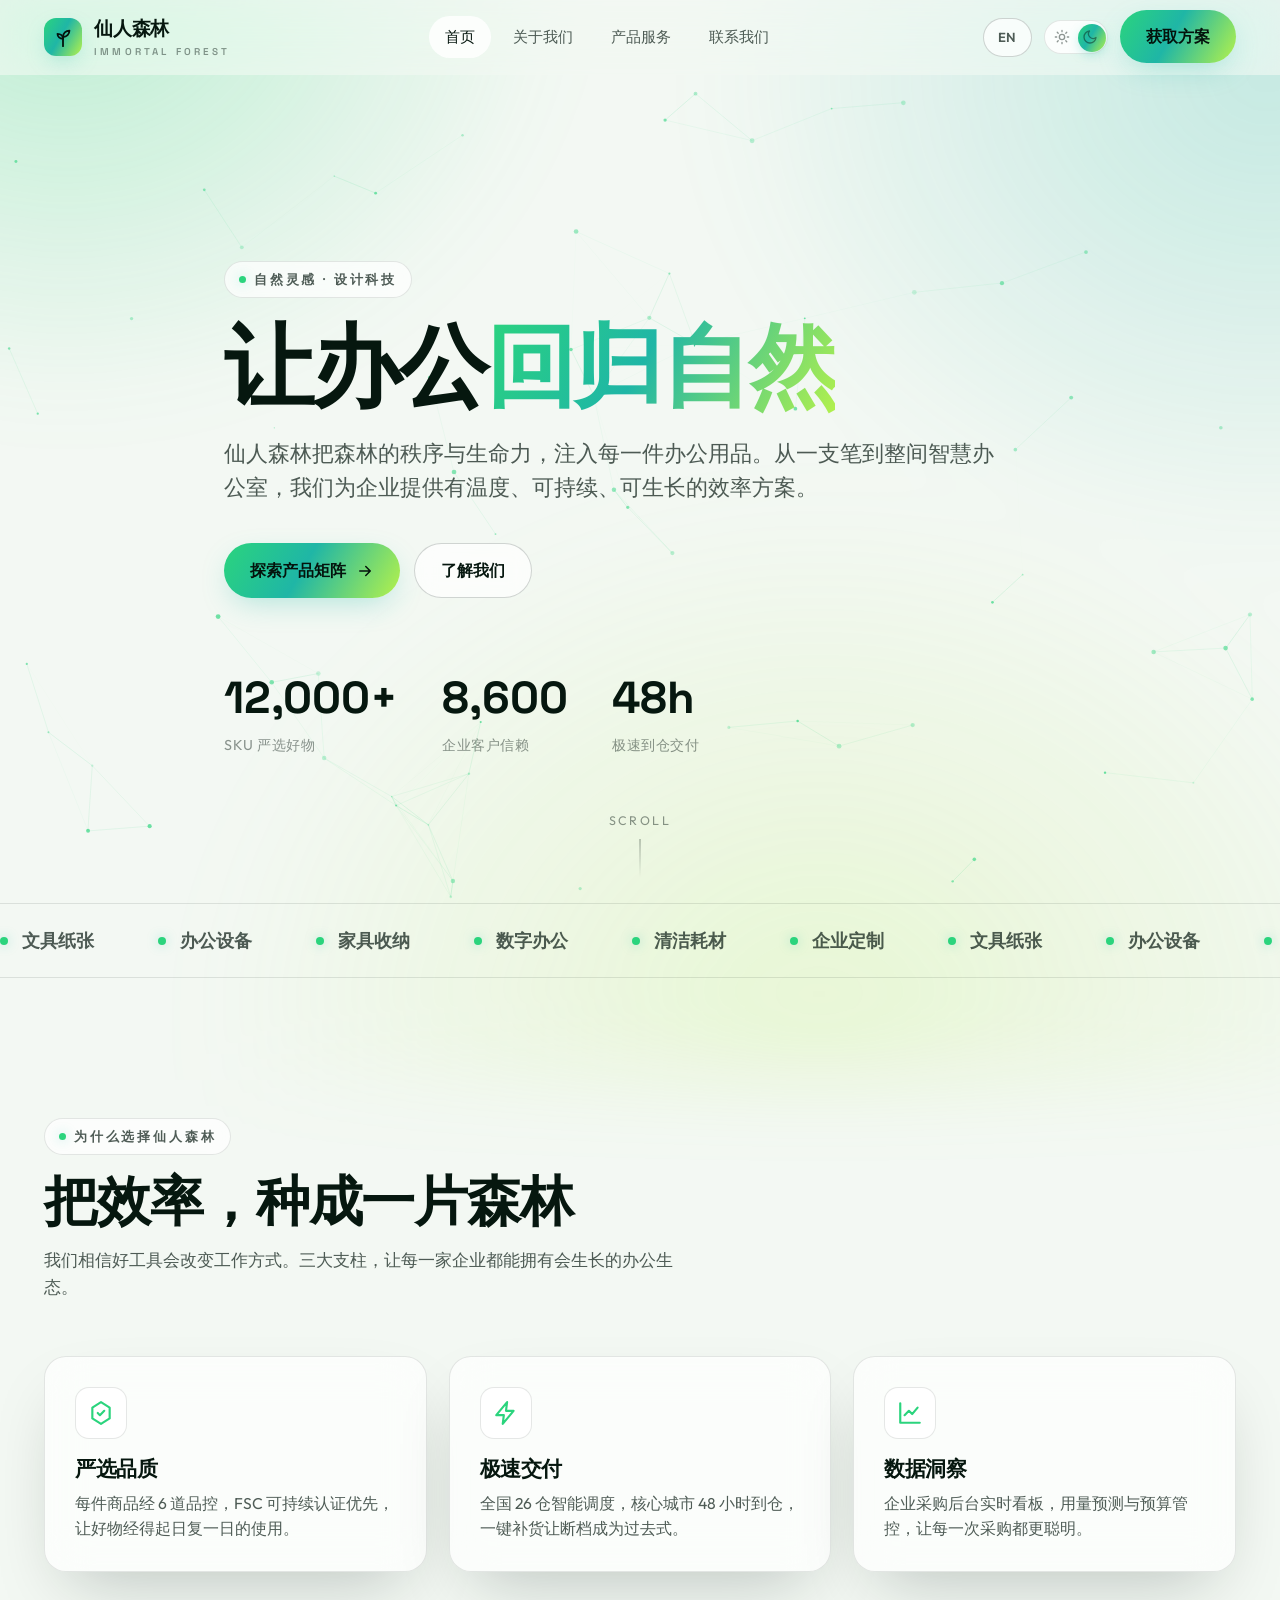
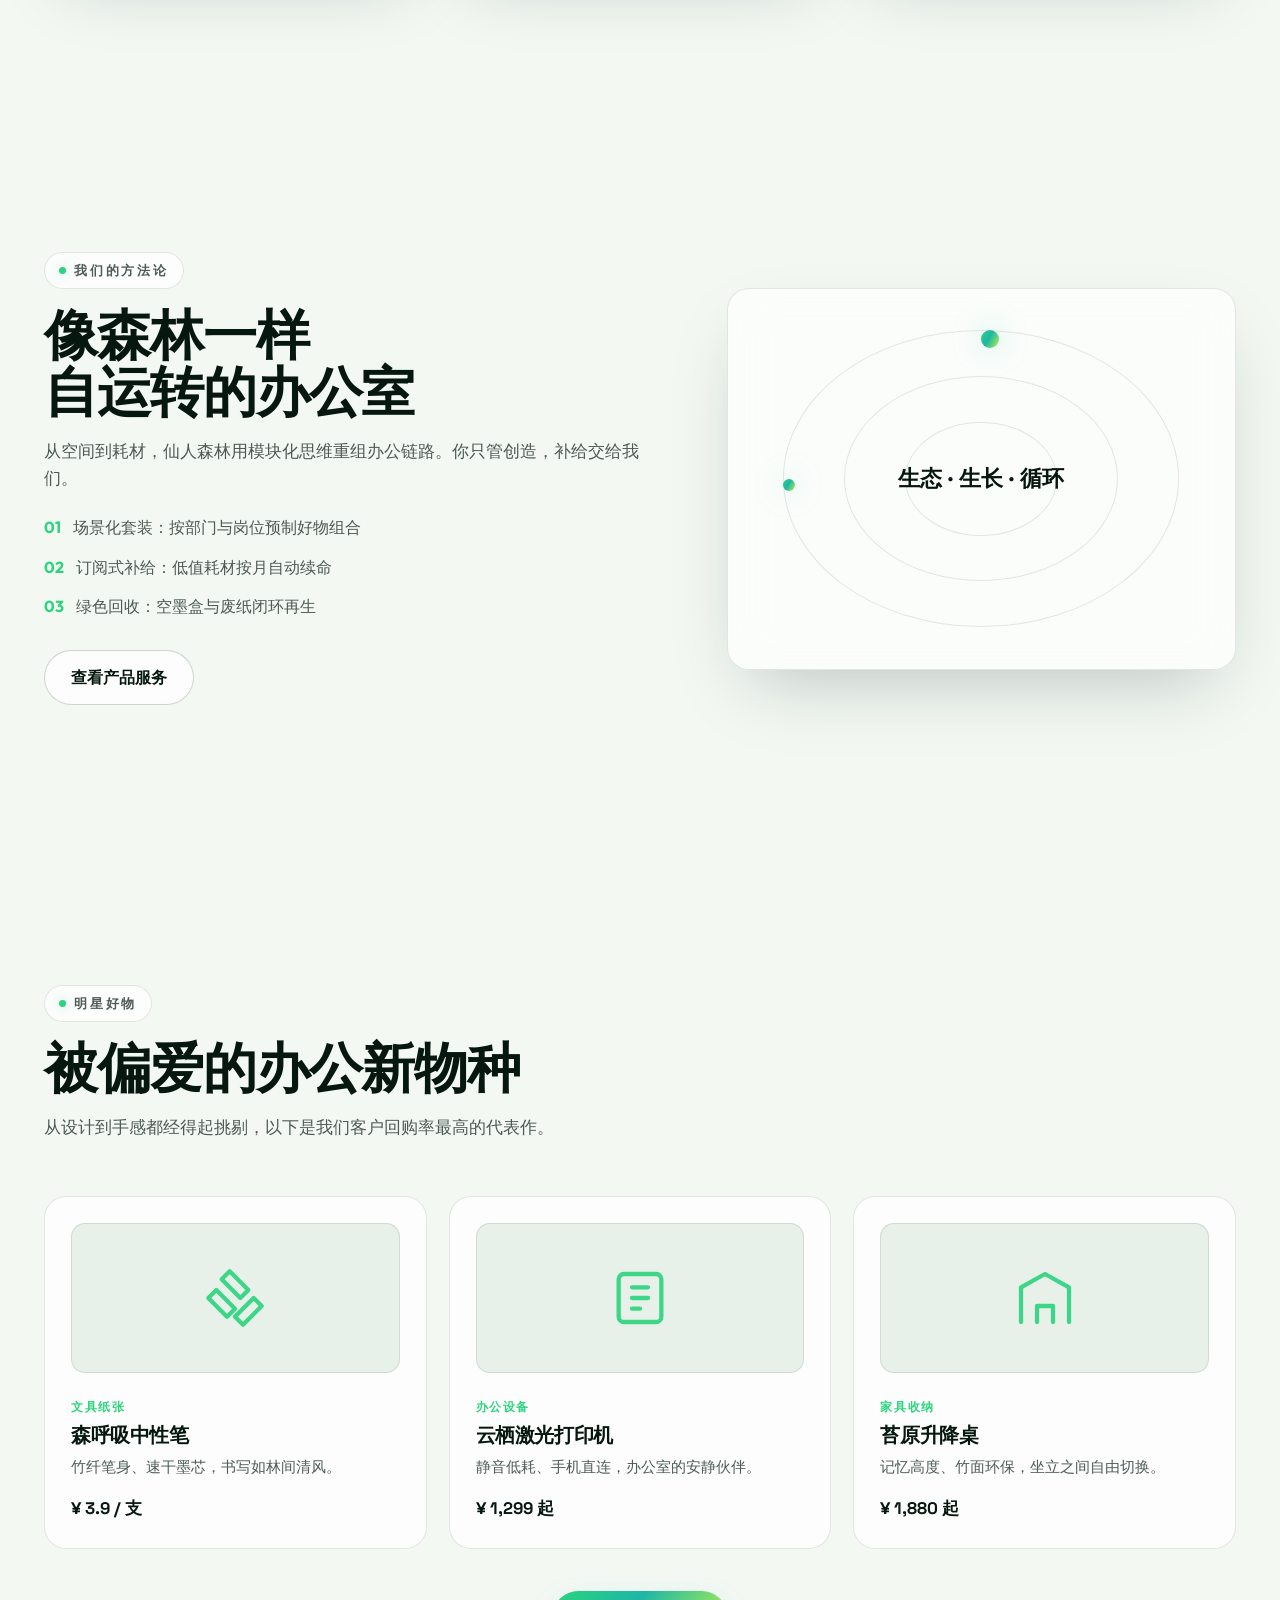
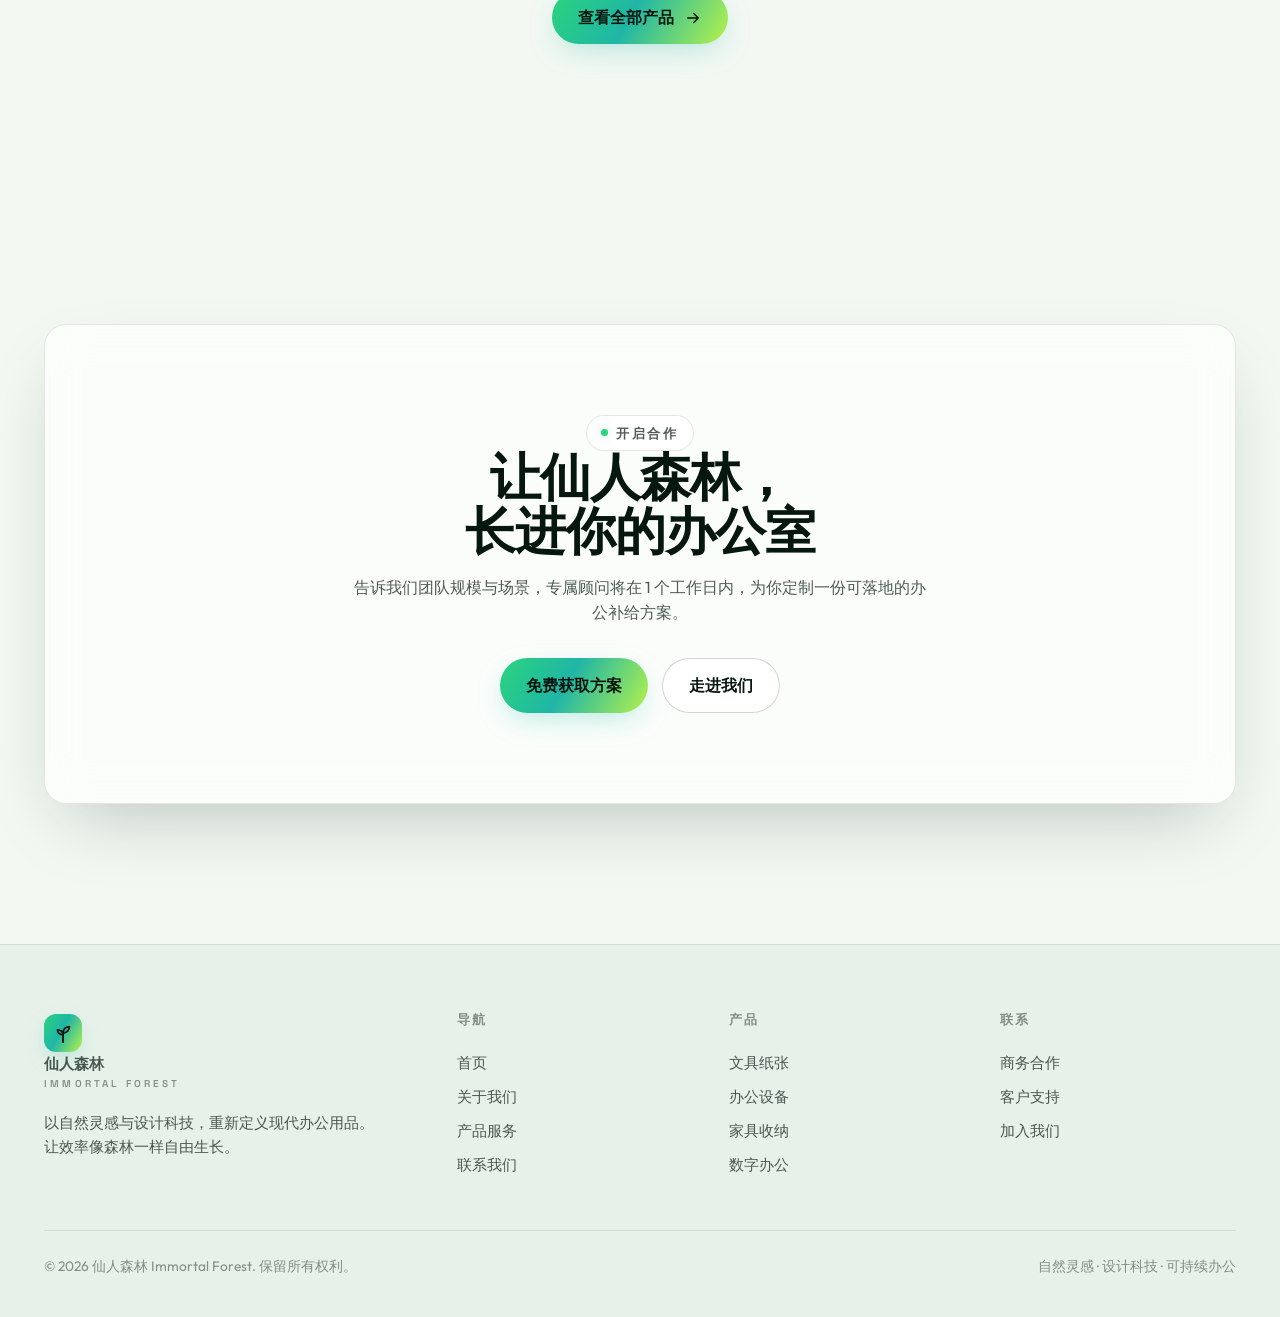
==== commit 5989f008: "fix: forward Netlify invite token from root to /admin/" ====
--- a/index.html
+++ b/index.html
@@ -11,6 +11,16 @@
   <link rel="stylesheet" href="assets/css/styles.css" />
 </head>
 <body data-page="home">
+
+  <!-- Forward Netlify Identity invite/confirmation tokens from site root to /admin/ -->
+  <script>
+    (function () {
+      var h = window.location.hash || "";
+      if (/invite_token|confirmation_token|recovery_token/.test(h)) {
+        window.location.replace("/admin/" + h);
+      }
+    })();
+  </script>
 
   <!-- NAV -->
   <header class="nav">
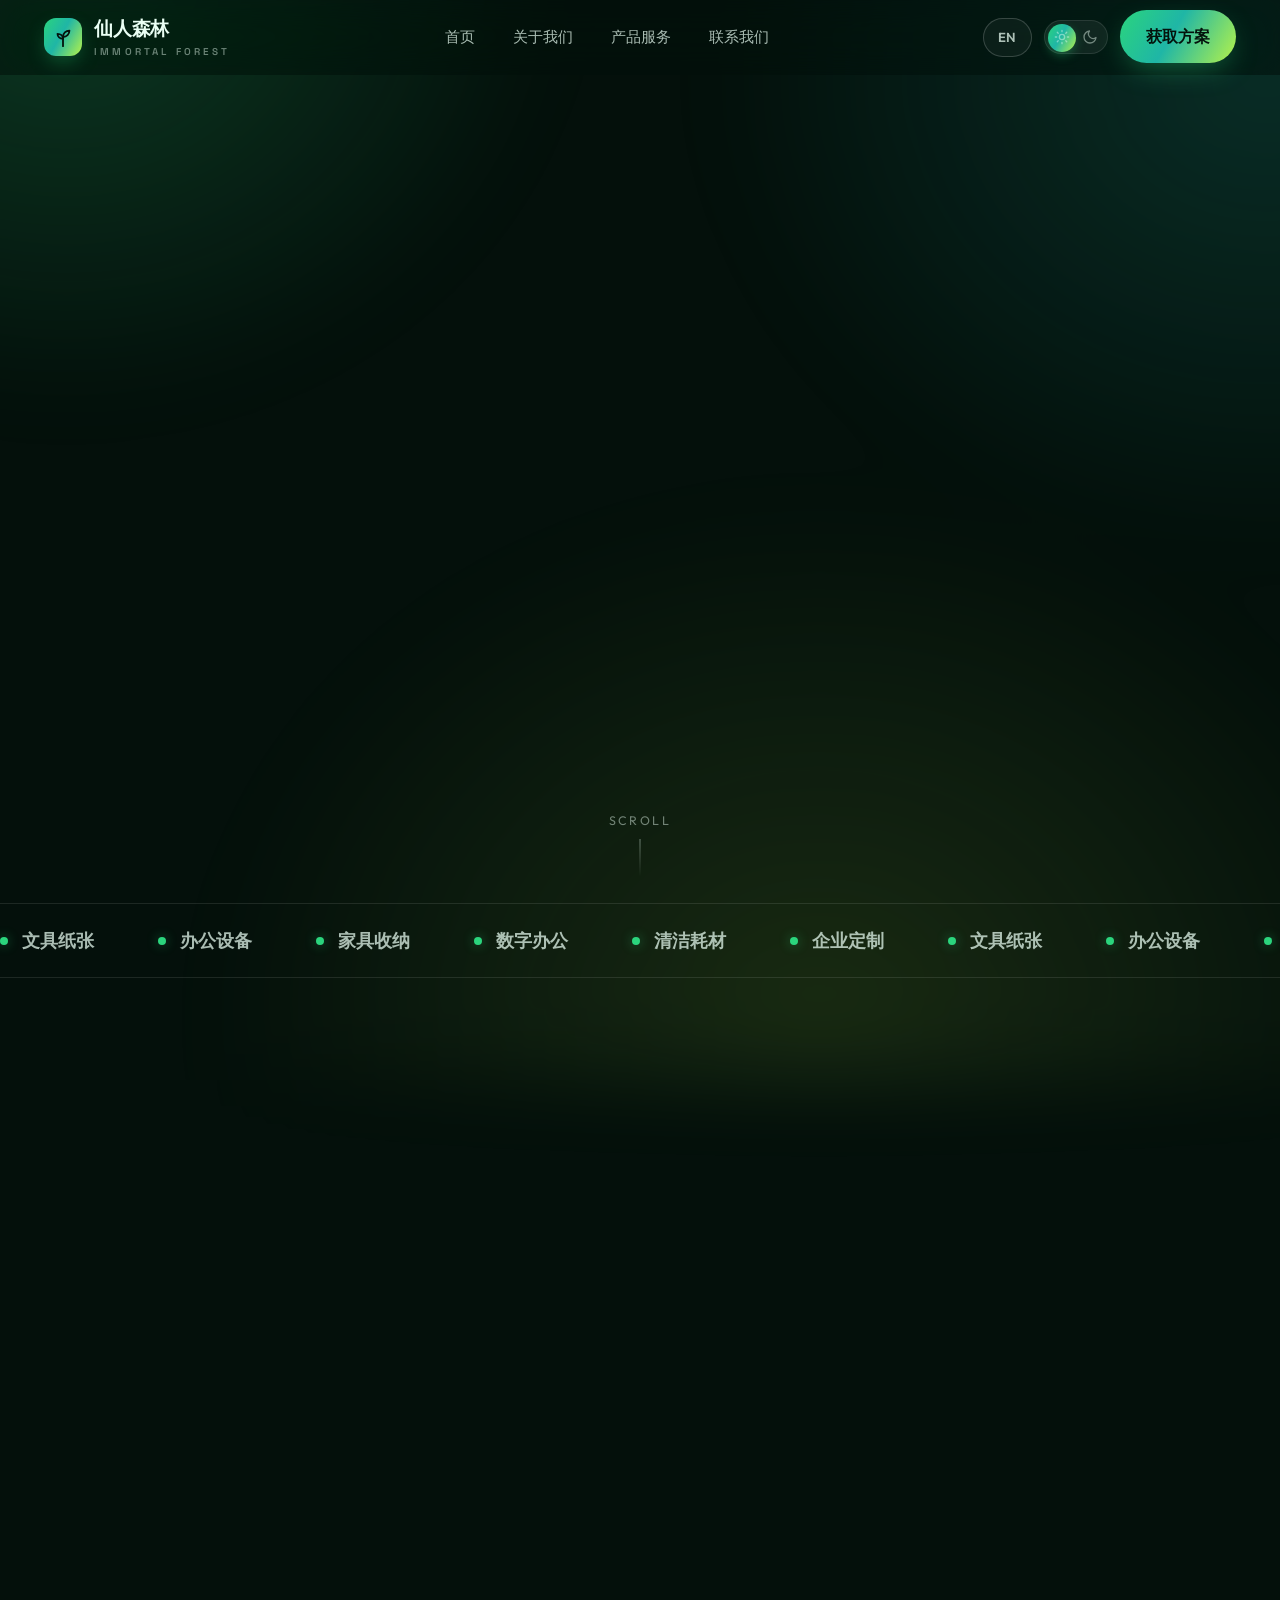
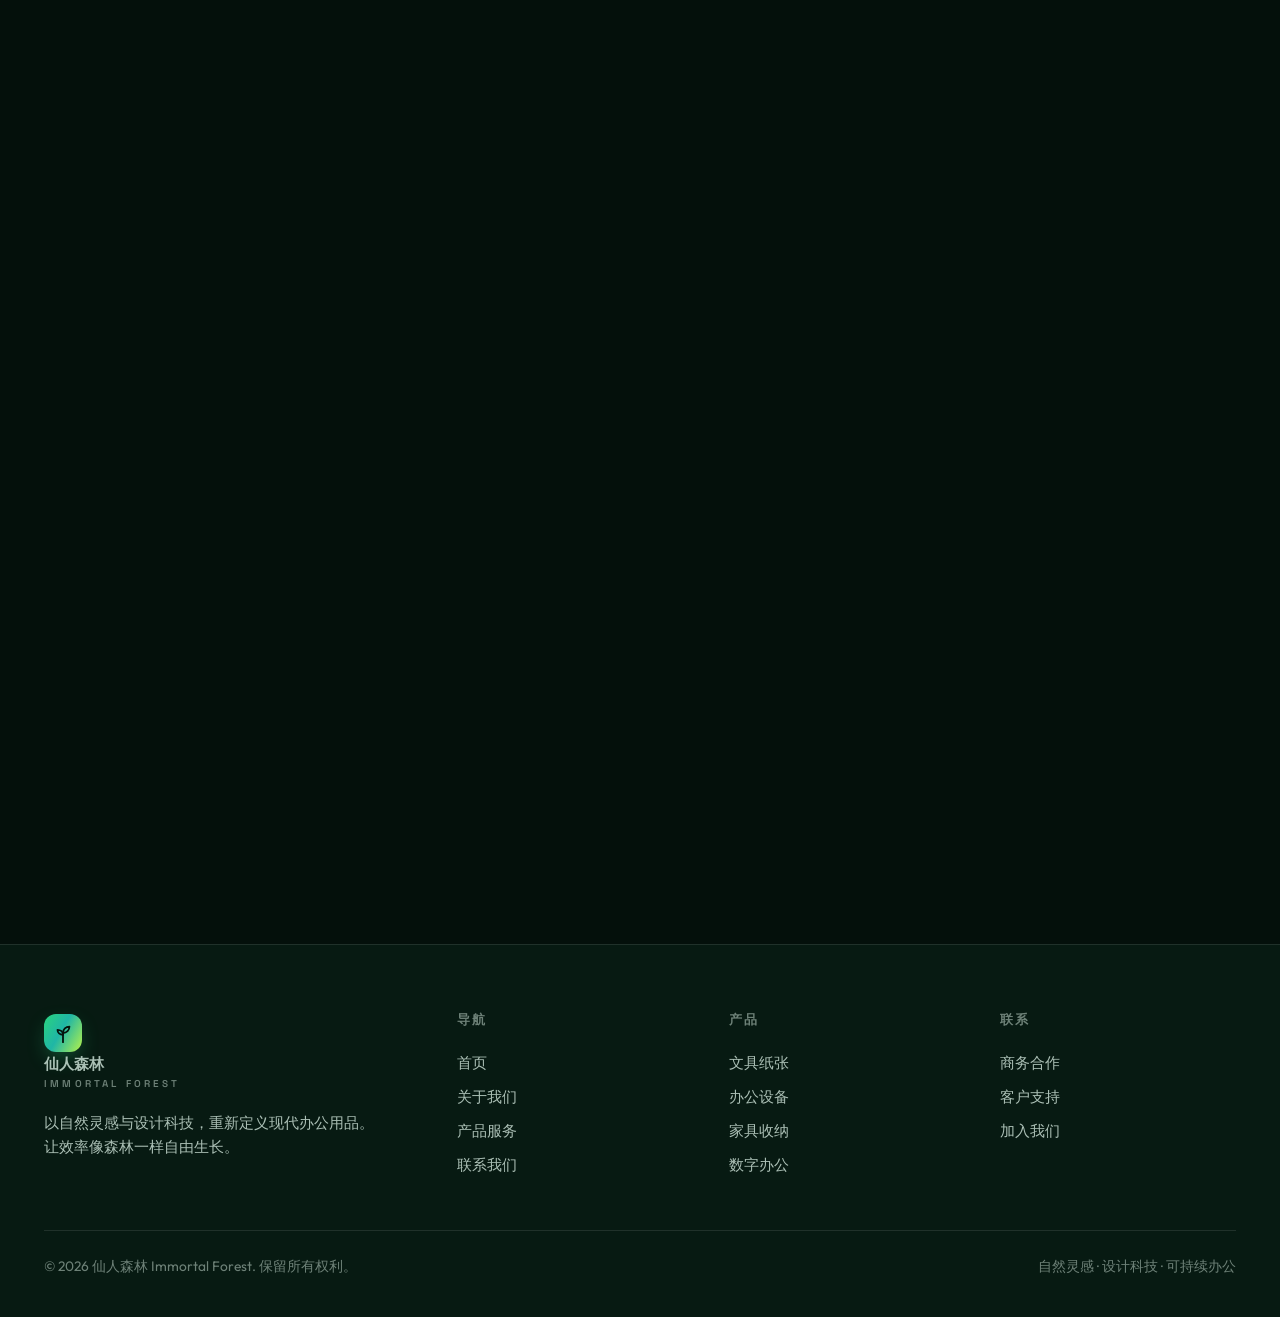
==== commit cd482888: "fix: reveal animation progressive enhancement — content visible without JS - Add inline JS detection" ====
--- a/index.html
+++ b/index.html
@@ -2,6 +2,8 @@
 <html lang="zh-CN" data-theme="dark">
 <head>
   <meta charset="UTF-8" />
+  <!-- Progressive enhancement: enable reveal animations only when JS is available -->
+  <script>(function(){document.documentElement.classList.add('js')})()</script>
   <meta name="viewport" content="width=device-width, initial-scale=1.0" />
   <title>仙人森林 · 办公用品新物种 | Immortal Forest</title>
   <meta name="description" content="仙人森林 Immortal Forest —— 以自然灵感与设计科技，重新定义现代办公用品。文具、设备、家具、数字办公一站式解决方案。" />
--- a/assets/css/styles.css
+++ b/assets/css/styles.css
@@ -366,9 +366,13 @@
 .footer .desc { color: var(--text-soft); font-size:.94rem; max-width: 34ch; margin-top:14px; }
 .footer-bottom { display:flex; justify-content:space-between; align-items:center; flex-wrap:wrap; gap:16px; margin-top:48px; padding-top:24px; border-top:1px solid var(--border); color: var(--text-dim); font-size:.86rem; }
 
-/* ---------- Reveal animation ---------- */
-.reveal { opacity:0; transform: translateY(28px); transition: opacity .8s var(--ease), transform .8s var(--ease); }
-.reveal.in { opacity:1; transform:none; }
+/* ---------- Reveal animation ----------
+   Progressive enhancement: content is visible by default.
+   JS adds "js" class to <html>, enabling fade-in on scroll.
+   If JS fails, all content stays visible — no blank pages. */
+.reveal { opacity: 1; transform: none; }
+html.js .reveal { opacity: 0; transform: translateY(28px); transition: opacity .8s var(--ease), transform .8s var(--ease); }
+html.js .reveal.in { opacity: 1; transform: none; }
 .reveal[data-delay="1"]{ transition-delay:.08s; }
 .reveal[data-delay="2"]{ transition-delay:.16s; }
 .reveal[data-delay="3"]{ transition-delay:.24s; }
